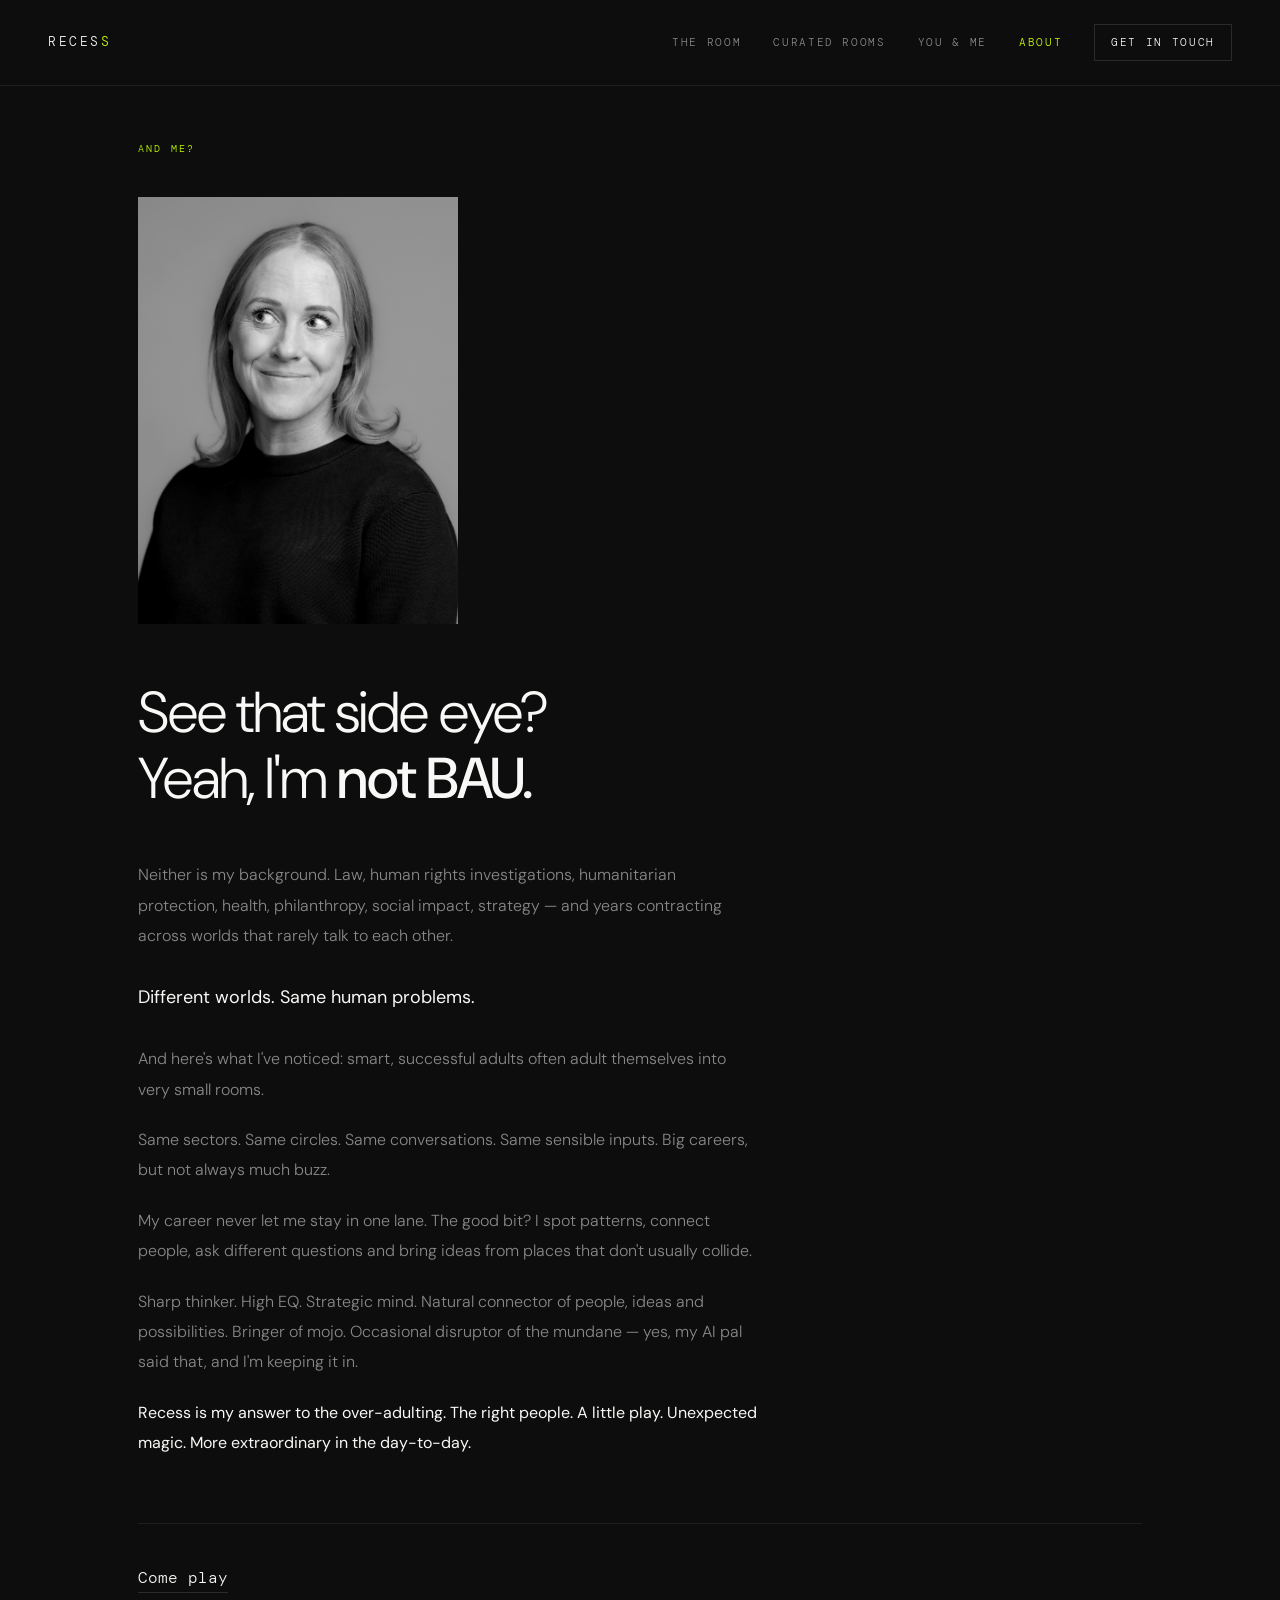
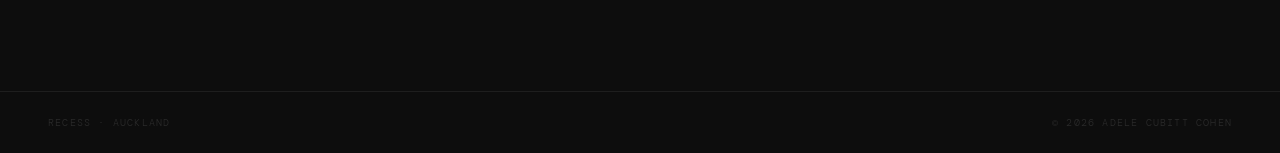
==== about.html @ a612f54c "Add files via upload" ====
<!DOCTYPE html>
<html lang="en">
<head>
<meta charset="UTF-8">
<meta name="viewport" content="width=device-width, initial-scale=1.0">
<title>About — Recess</title>
<link rel="preconnect" href="https://fonts.googleapis.com">
<link href="https://fonts.googleapis.com/css2?family=DM+Mono:wght@300;400&family=DM+Sans:wght@300;400;500&display=swap" rel="stylesheet">
<link rel="stylesheet" href="style.css">
</head>
<body>

<nav>
  <a href="index.html" class="logo">Reces<span>s</span></a>
  <div class="nav-links">
    <a href="the-room.html">The Room</a>
    <a href="curated-rooms.html">Curated Rooms</a>
    <a href="you-and-me.html">You & Me</a>
    <a href="about.html" class="active">About</a>
    <a href="mailto:hello@recess.nz" class="cta-link">Get in touch</a>
  </div>
</nav>

<div class="page">
  <span class="page-tag">And me?</span>
  <img src="adele.jpg" alt="Adele Cubitt Cohen" class="about-photo">
  <h1>See that side eye?<br>Yeah, I'm <strong>not BAU.</strong></h1>

  <div class="page-body">
    <p>Neither is my background. Law, human rights investigations, humanitarian protection, health, philanthropy, social impact, strategy — and years contracting across worlds that rarely talk to each other.</p>
  </div>

  <p class="page-highlight">Different worlds. Same human problems.</p>

  <div class="page-body">
    <p>And here's what I've noticed: smart, successful adults often adult themselves into very small rooms.</p>
    <p>Same sectors. Same circles. Same conversations. Same sensible inputs. Big careers, but not always much buzz.</p>
    <p>My career never let me stay in one lane. The good bit? I spot patterns, connect people, ask different questions and bring ideas from places that don't usually collide.</p>
    <p>Sharp thinker. High EQ. Strategic mind. Natural connector of people, ideas and possibilities. Bringer of mojo. Occasional disruptor of the mundane — yes, my AI pal said that, and I'm keeping it in.</p>
    <p><strong>Recess is my answer to the over-adulting. The right people. A little play. Unexpected magic. More extraordinary in the day-to-day.</strong></p>
  </div>

  <div class="page-cta">
    <a href="index.html">Come play</a>
  </div>
</div>

<footer>
  <span>Recess · Auckland</span>
  <span>© 2026 Adele Cubitt Cohen</span>
</footer>

</body>
</html>
---- style.css ----
*, *::before, *::after { box-sizing: border-box; margin: 0; padding: 0; }

:root {
  --black: #0d0d0d;
  --white: #f8f8f6;
  --grey: #888;
  --dim: #2a2a2a;
  --mid: #1a1a1a;
  --pop: #c8ff00;
  --rule: rgba(255,255,255,0.07);
}

html { scroll-behavior: smooth; }

body {
  background: var(--black);
  color: var(--white);
  font-family: 'DM Sans', sans-serif;
  font-weight: 300;
  font-size: 16px;
  line-height: 1.7;
  -webkit-font-smoothing: antialiased;
  min-height: 100vh;
}

a { color: inherit; text-decoration: none; }

/* NAV */
nav {
  position: fixed;
  top: 0;
  width: 100%;
  padding: 24px 48px;
  display: flex;
  justify-content: space-between;
  align-items: center;
  z-index: 100;
  background: var(--black);
  border-bottom: 1px solid var(--rule);
}

.logo {
  font-family: 'DM Mono', monospace;
  font-size: 13px;
  letter-spacing: 0.2em;
  text-transform: uppercase;
  font-weight: 300;
}

.logo span { color: var(--pop); }

.nav-links { display: flex; gap: 32px; align-items: center; }

.nav-links a {
  font-family: 'DM Mono', monospace;
  font-size: 11px;
  letter-spacing: 0.15em;
  text-transform: uppercase;
  color: var(--grey);
  transition: color 0.2s;
}
.nav-links a:hover, .nav-links a.active { color: var(--pop); }

.nav-links a.cta-link {
  color: var(--white);
  border: 1px solid var(--dim);
  padding: 8px 16px;
}
.nav-links a.cta-link:hover { border-color: var(--pop); color: var(--pop); }

/* BACK LINK for subpages */
.back-link {
  position: fixed;
  top: 24px;
  left: 48px;
  z-index: 101;
}

/* HOMEPAGE HERO */
.home-hero {
  min-height: 100vh;
  padding-top: 65px;
  display: flex;
  flex-direction: column;
  justify-content: center;
  padding-left: 48px;
  padding-right: 48px;
}

.home-tag {
  font-family: 'DM Mono', monospace;
  font-size: 10px;
  letter-spacing: 0.22em;
  text-transform: uppercase;
  color: var(--pop);
  margin-bottom: 40px;
  display: block;
}

.home-hero h1 {
  font-size: clamp(40px, 7vw, 96px);
  font-weight: 300;
  line-height: 1.05;
  letter-spacing: -0.03em;
  max-width: 920px;
}

.home-hero h1 strong { font-weight: 500; }

.home-hero p {
  margin-top: 40px;
  font-size: 16px;
  color: var(--grey);
  line-height: 1.85;
  max-width: 560px;
}

.come-play {
  margin-top: 56px;
  font-family: 'DM Mono', monospace;
  font-size: 12px;
  letter-spacing: 0.2em;
  text-transform: uppercase;
  color: var(--white);
  border: 1px solid var(--dim);
  padding: 18px 32px;
  display: inline-block;
  transition: border-color 0.2s, color 0.2s;
  width: fit-content;
}
.come-play:hover { border-color: var(--pop); color: var(--pop); }

/* THREE DOORS ON HOMEPAGE */
.doors {
  display: grid;
  grid-template-columns: repeat(3, 1fr);
  border-top: 1px solid var(--rule);
}

.door-link-block {
  padding: 56px 44px;
  border-right: 1px solid var(--rule);
  display: flex;
  flex-direction: column;
  justify-content: space-between;
  min-height: 320px;
  transition: background 0.25s;
}
.door-link-block:last-child { border-right: none; }
.door-link-block:hover { background: #131313; }

.door-tag {
  font-family: 'DM Mono', monospace;
  font-size: 10px;
  letter-spacing: 0.2em;
  text-transform: uppercase;
  color: var(--pop);
  margin-bottom: 24px;
  display: block;
}

.door-link-block h2 {
  font-size: 20px;
  font-weight: 400;
  line-height: 1.4;
  color: var(--white);
}

.door-arrow {
  margin-top: 32px;
  font-family: 'DM Mono', monospace;
  font-size: 10px;
  letter-spacing: 0.15em;
  text-transform: uppercase;
  color: var(--grey);
  display: inline-flex;
  align-items: center;
  gap: 8px;
  transition: color 0.2s, gap 0.2s;
}
.door-arrow::after { content: '→'; }
.door-link-block:hover .door-arrow { color: var(--pop); gap: 14px; }

/* SUBPAGE */
.page {
  min-height: 100vh;
  padding: 140px 48px 100px;
  max-width: 1100px;
  margin: 0 auto;
}

.page-tag {
  font-family: 'DM Mono', monospace;
  font-size: 10px;
  letter-spacing: 0.22em;
  text-transform: uppercase;
  color: var(--pop);
  margin-bottom: 40px;
  display: block;
}

.page h1 {
  font-size: clamp(30px, 4.5vw, 58px);
  font-weight: 300;
  line-height: 1.15;
  letter-spacing: -0.02em;
  max-width: 780px;
  margin-bottom: 48px;
}

.page h1 strong { font-weight: 500; }

.page-body {
  font-size: 16px;
  color: var(--grey);
  line-height: 1.9;
  max-width: 620px;
  display: flex;
  flex-direction: column;
  gap: 20px;
}

.page-body strong { color: var(--white); font-weight: 400; }

.page-highlight {
  font-size: 18px;
  color: var(--white);
  font-weight: 400;
  line-height: 1.6;
  max-width: 620px;
  margin: 32px 0;
}

.price-block {
  margin-top: 40px;
  padding-top: 32px;
  border-top: 1px solid var(--rule);
}

.price {
  font-family: 'DM Mono', monospace;
  font-size: 13px;
  letter-spacing: 0.1em;
  color: var(--pop);
  text-transform: uppercase;
}

.price-note {
  margin-top: 8px;
  font-family: 'DM Mono', monospace;
  font-size: 11px;
  color: var(--dim);
  text-transform: uppercase;
  letter-spacing: 0.06em;
}

.detail-list {
  margin-top: 40px;
  display: flex;
  flex-direction: column;
  max-width: 640px;
}

.detail-item {
  padding: 18px 0;
  border-bottom: 1px solid var(--rule);
  font-size: 14px;
  color: var(--grey);
  line-height: 1.6;
  display: flex;
  gap: 16px;
}
.detail-item:first-child { border-top: 1px solid var(--rule); }
.detail-item::before {
  content: '—';
  font-family: 'DM Mono', monospace;
  font-size: 11px;
  color: var(--pop);
  flex-shrink: 0;
  padding-top: 2px;
}

.offer-grid {
  margin-top: 48px;
  display: grid;
  grid-template-columns: 1fr;
  gap: 1px;
  background: var(--rule);
  max-width: 640px;
}

.offer-item {
  background: var(--black);
  padding: 28px 0;
}

.offer-name {
  font-family: 'DM Mono', monospace;
  font-size: 11px;
  letter-spacing: 0.15em;
  text-transform: uppercase;
  color: var(--pop);
  display: block;
  margin-bottom: 10px;
}

.offer-desc {
  font-size: 14px;
  color: var(--grey);
  line-height: 1.7;
  max-width: 560px;
}

.page-cta {
  margin-top: 64px;
  padding-top: 40px;
  border-top: 1px solid var(--rule);
}

.page-cta a {
  font-family: 'DM Mono', monospace;
  font-size: 16px;
  color: var(--white);
  border-bottom: 1px solid var(--dim);
  padding-bottom: 4px;
  transition: color 0.2s, border-color 0.2s;
}
.page-cta a:hover { color: var(--pop); border-color: var(--pop); }

footer {
  padding: 22px 48px;
  display: flex;
  justify-content: space-between;
  border-top: 1px solid var(--rule);
}

footer span {
  font-family: 'DM Mono', monospace;
  font-size: 10px;
  letter-spacing: 0.12em;
  text-transform: uppercase;
  color: var(--dim);
}

@media (max-width: 768px) {
  nav { padding: 20px 24px; }
  .nav-links { gap: 16px; }
  .home-hero { padding: 120px 24px 60px; }
  .doors { grid-template-columns: 1fr; }
  .door-link-block { border-right: none; border-bottom: 1px solid var(--rule); min-height: auto; }
  .page { padding: 110px 24px 72px; }
  footer { padding: 20px 24px; flex-direction: column; gap: 8px; }
}

.about-photo {
  width: 100%;
  max-width: 320px;
  aspect-ratio: 3/4;
  object-fit: cover;
  object-position: center top;
  margin-bottom: 48px;
  filter: grayscale(100%);
}
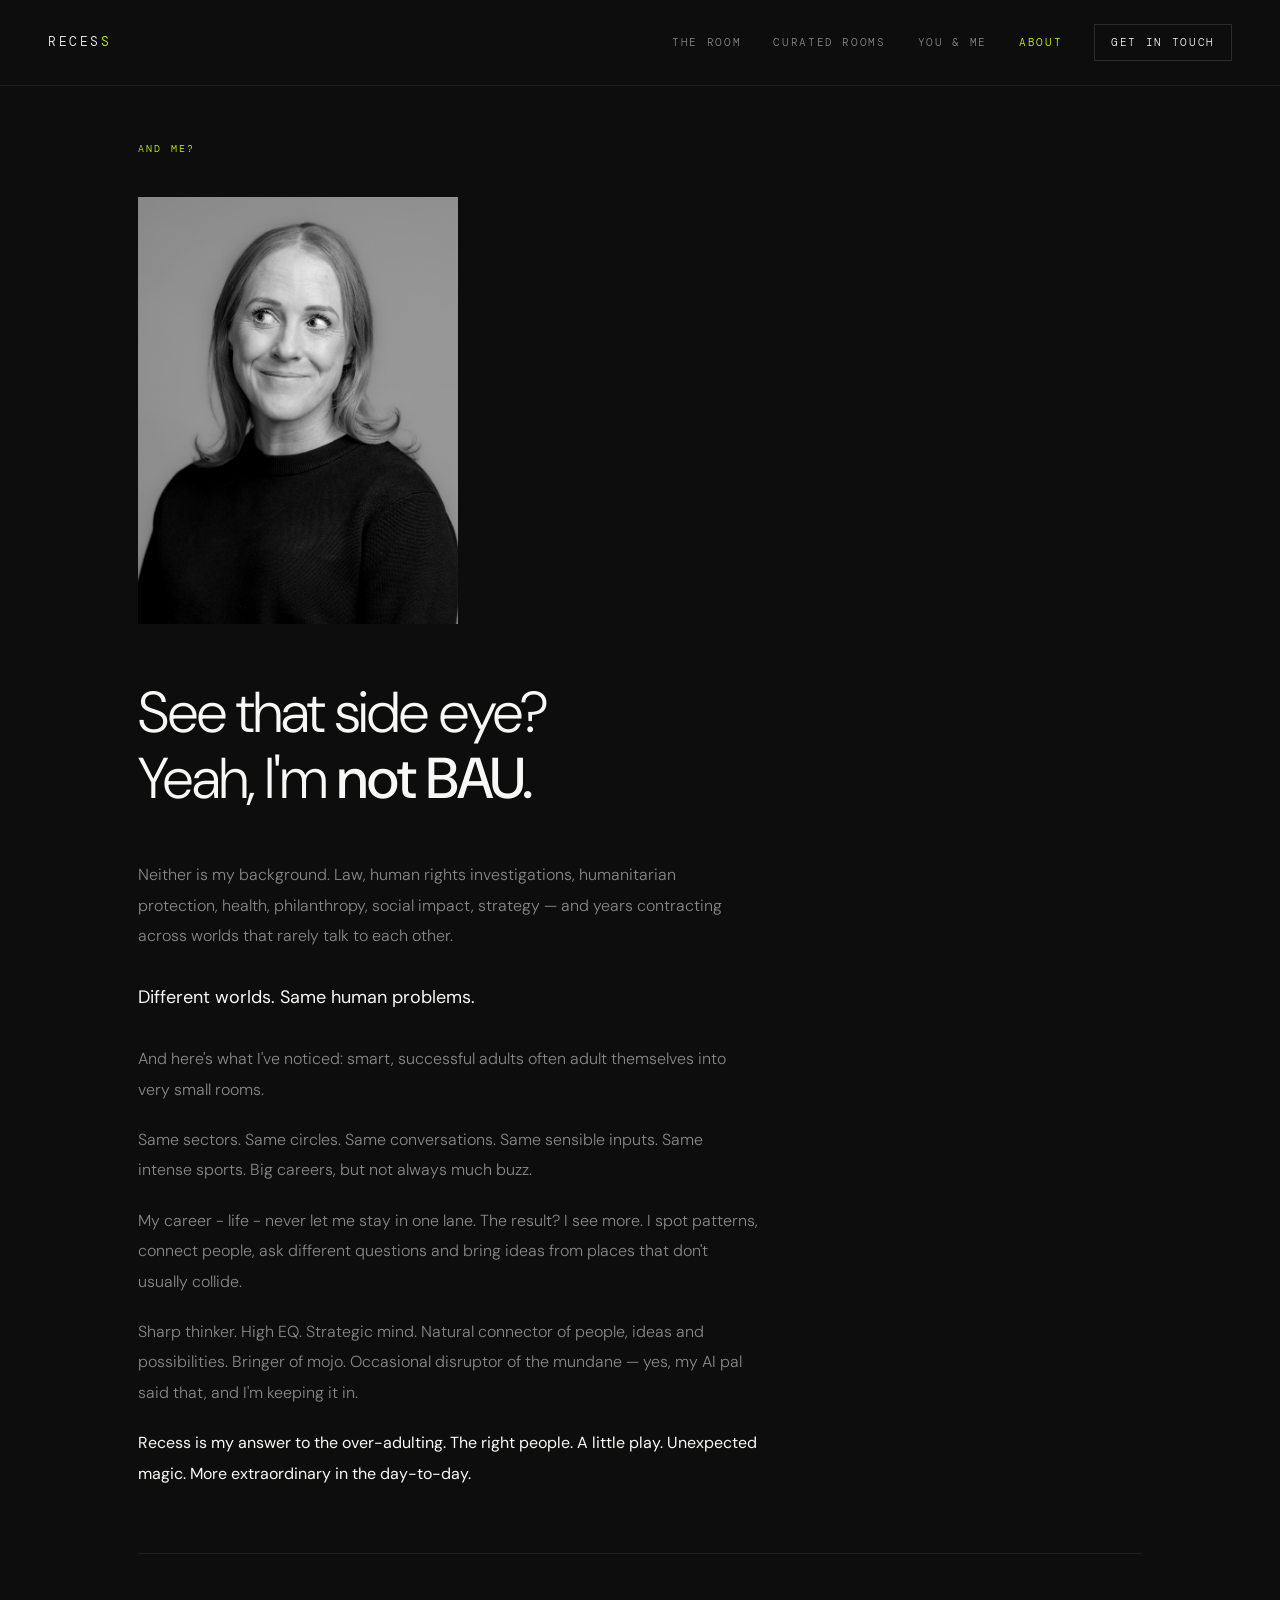
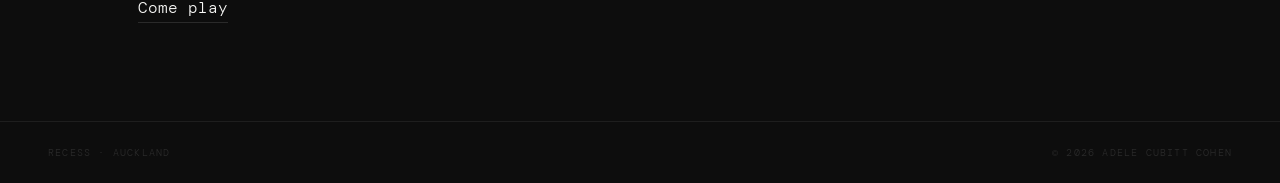
==== commit 769ab63b: "Update about.html" ====
--- a/about.html
+++ b/about.html
@@ -34,8 +34,8 @@
 
   <div class="page-body">
     <p>And here's what I've noticed: smart, successful adults often adult themselves into very small rooms.</p>
-    <p>Same sectors. Same circles. Same conversations. Same sensible inputs. Big careers, but not always much buzz.</p>
-    <p>My career never let me stay in one lane. The good bit? I spot patterns, connect people, ask different questions and bring ideas from places that don't usually collide.</p>
+    <p>Same sectors. Same circles. Same conversations. Same sensible inputs. Same intense sports. Big careers, but not always much buzz.</p>
+    <p>My career - life - never let me stay in one lane. The result? I see more. I spot patterns, connect people, ask different questions and bring ideas from places that don't usually collide.</p>
     <p>Sharp thinker. High EQ. Strategic mind. Natural connector of people, ideas and possibilities. Bringer of mojo. Occasional disruptor of the mundane — yes, my AI pal said that, and I'm keeping it in.</p>
     <p><strong>Recess is my answer to the over-adulting. The right people. A little play. Unexpected magic. More extraordinary in the day-to-day.</strong></p>
   </div>
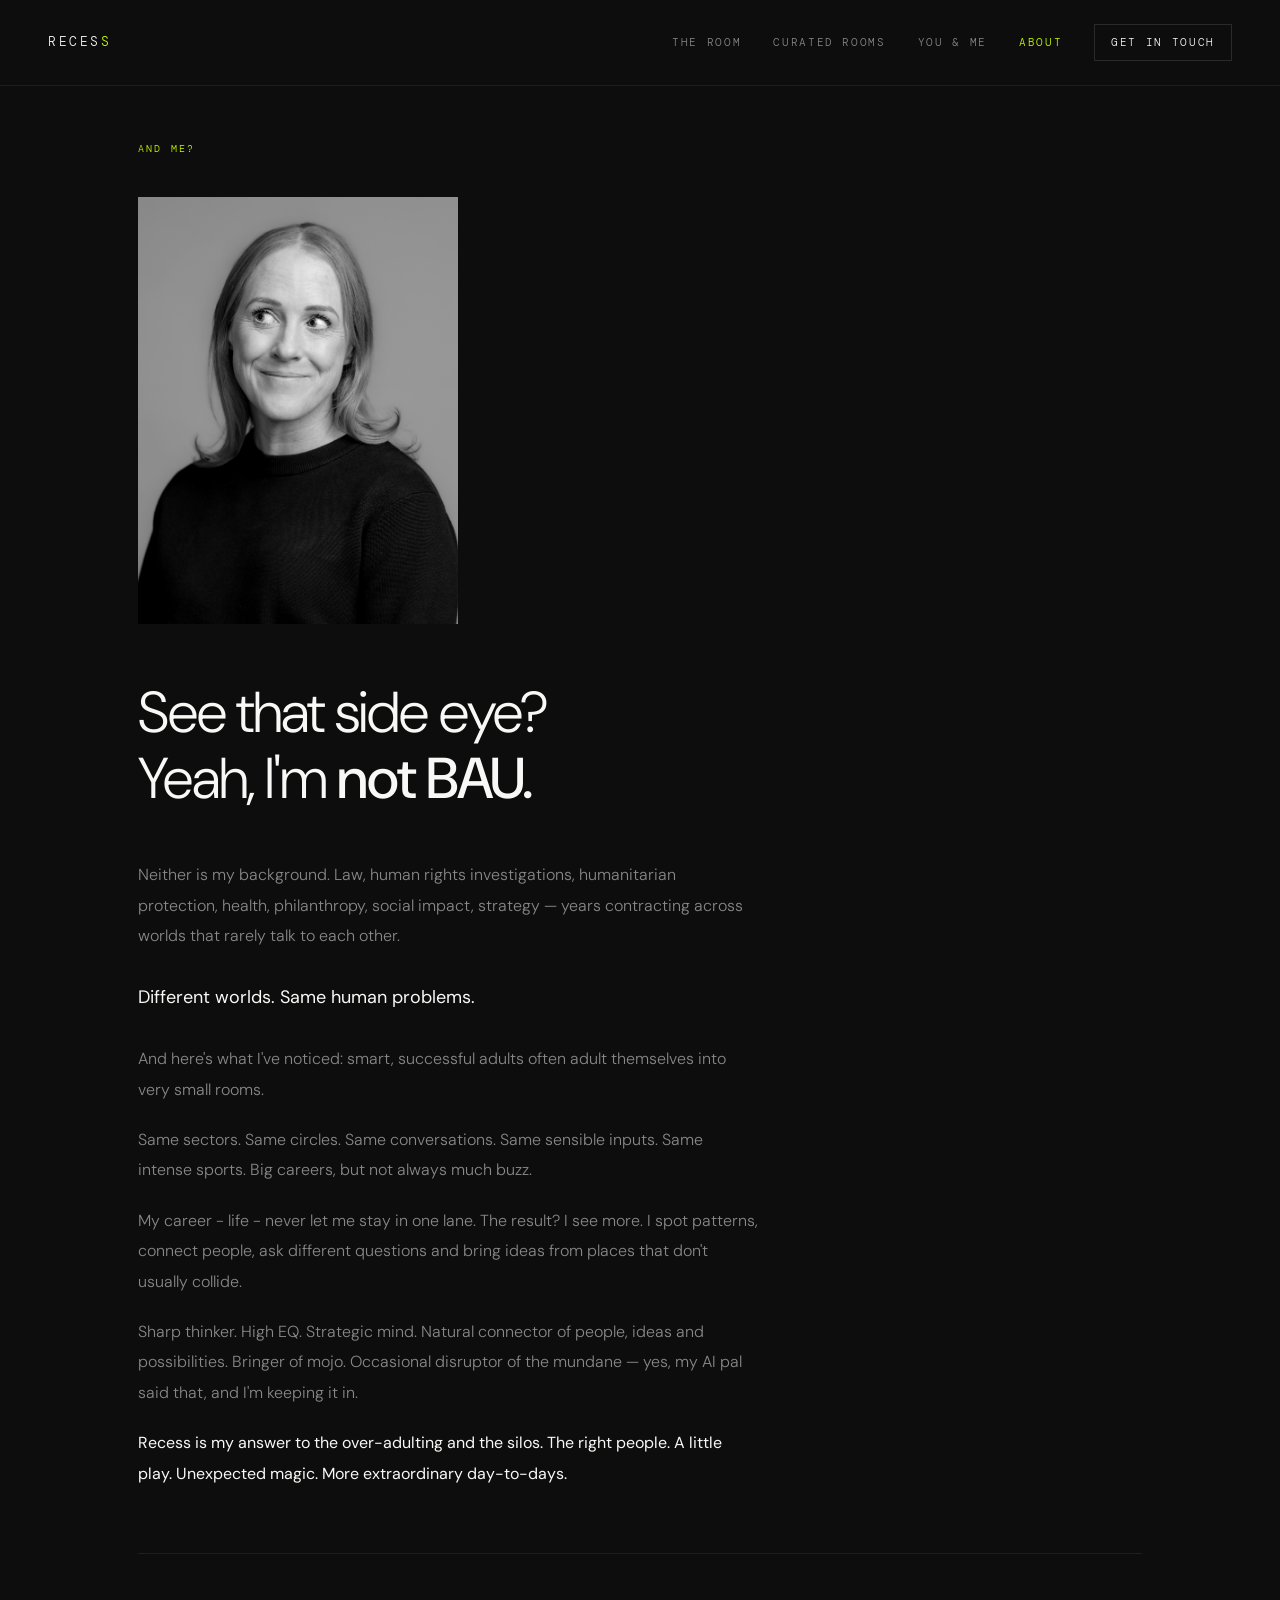
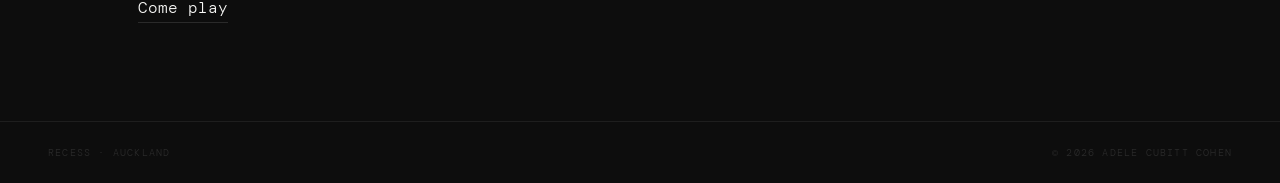
==== commit c3500c27: "Update about.html" ====
--- a/about.html
+++ b/about.html
@@ -27,7 +27,7 @@
   <h1>See that side eye?<br>Yeah, I'm <strong>not BAU.</strong></h1>
 
   <div class="page-body">
-    <p>Neither is my background. Law, human rights investigations, humanitarian protection, health, philanthropy, social impact, strategy — and years contracting across worlds that rarely talk to each other.</p>
+    <p>Neither is my background. Law, human rights investigations, humanitarian protection, health, philanthropy, social impact, strategy — years contracting across worlds that rarely talk to each other.</p>
   </div>
 
   <p class="page-highlight">Different worlds. Same human problems.</p>
@@ -37,7 +37,7 @@
     <p>Same sectors. Same circles. Same conversations. Same sensible inputs. Same intense sports. Big careers, but not always much buzz.</p>
     <p>My career - life - never let me stay in one lane. The result? I see more. I spot patterns, connect people, ask different questions and bring ideas from places that don't usually collide.</p>
     <p>Sharp thinker. High EQ. Strategic mind. Natural connector of people, ideas and possibilities. Bringer of mojo. Occasional disruptor of the mundane — yes, my AI pal said that, and I'm keeping it in.</p>
-    <p><strong>Recess is my answer to the over-adulting. The right people. A little play. Unexpected magic. More extraordinary in the day-to-day.</strong></p>
+    <p><strong>Recess is my answer to the over-adulting and the silos. The right people. A little play. Unexpected magic. More extraordinary day-to-days.</strong></p>
   </div>
 
   <div class="page-cta">
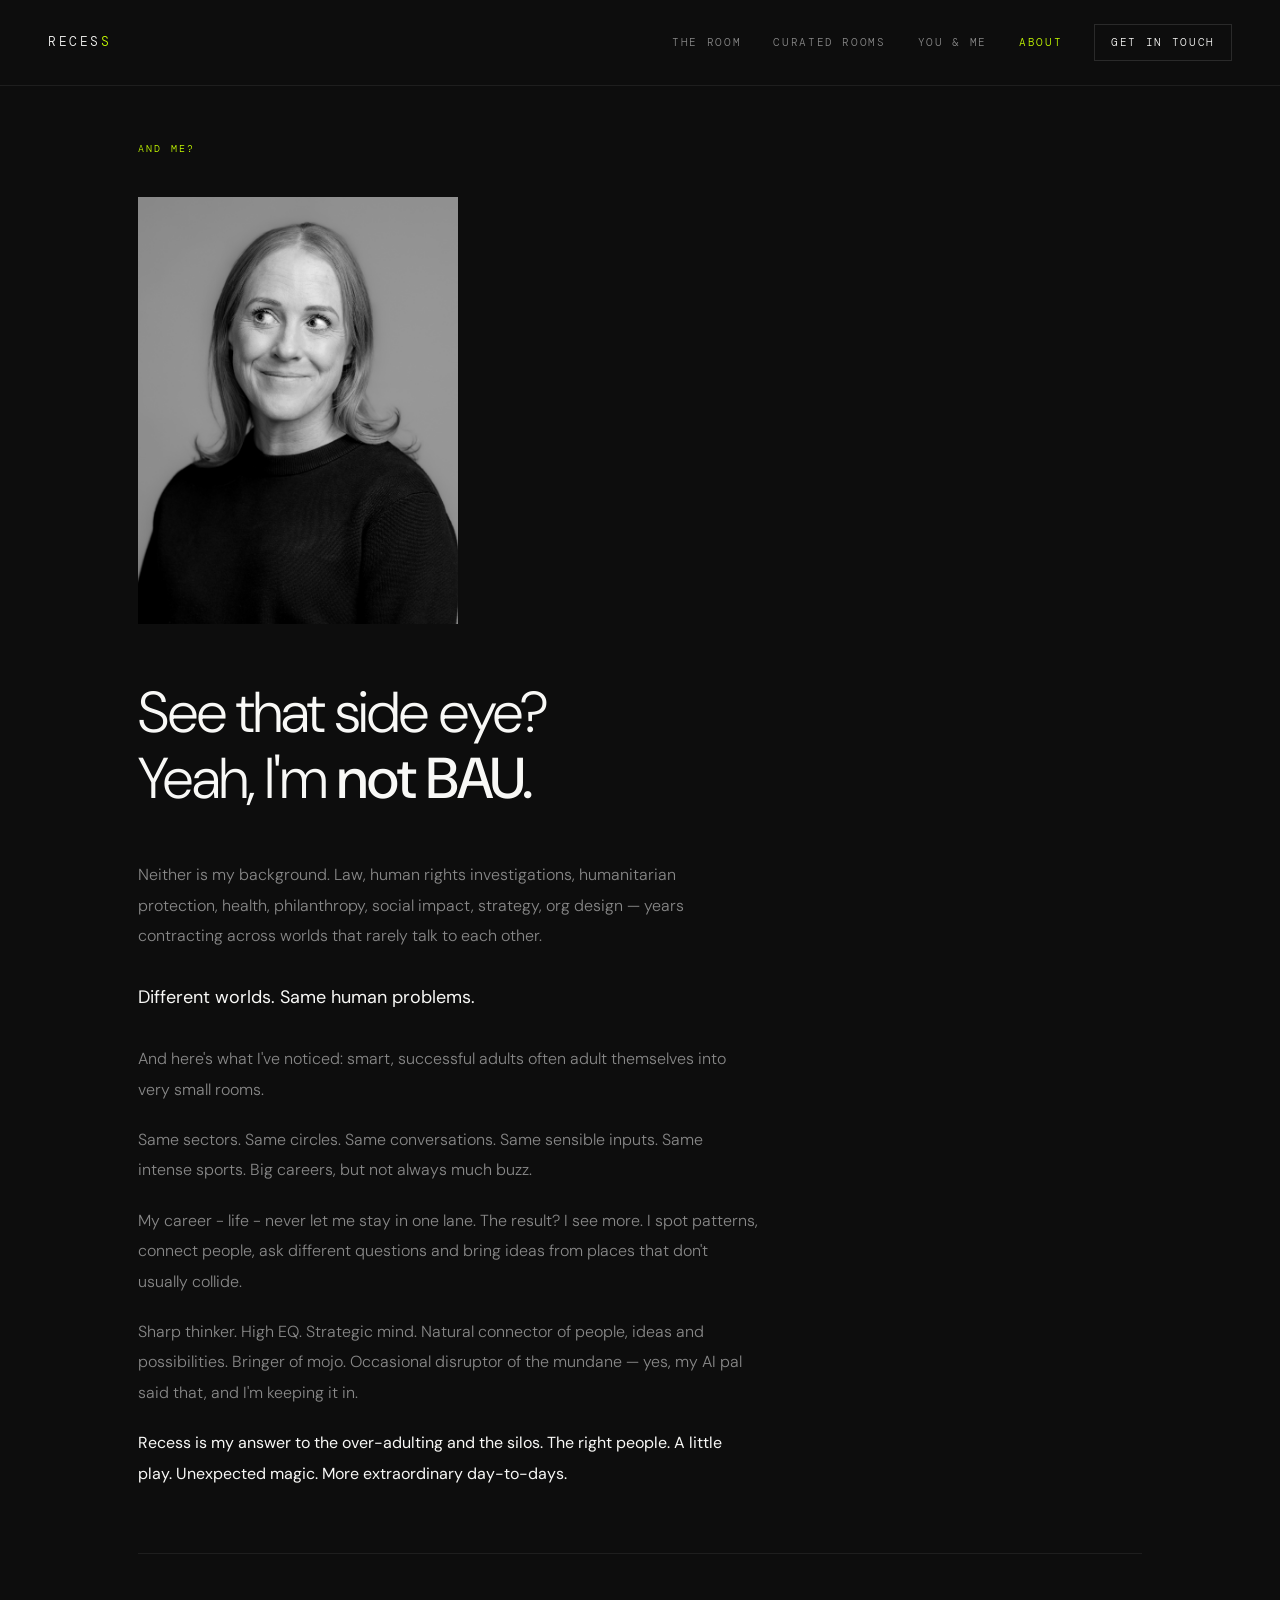
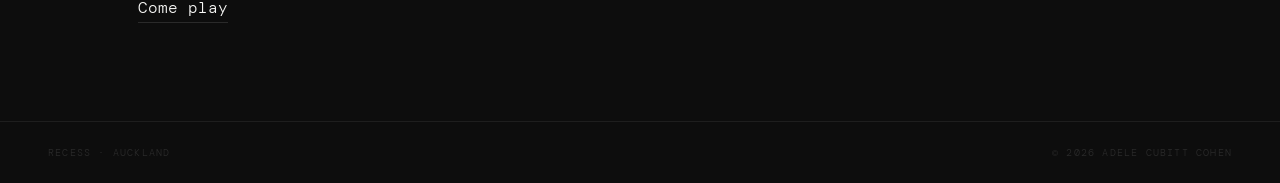
==== commit 11ceee0b: "Update about.html" ====
--- a/about.html
+++ b/about.html
@@ -27,7 +27,7 @@
   <h1>See that side eye?<br>Yeah, I'm <strong>not BAU.</strong></h1>
 
   <div class="page-body">
-    <p>Neither is my background. Law, human rights investigations, humanitarian protection, health, philanthropy, social impact, strategy — years contracting across worlds that rarely talk to each other.</p>
+    <p>Neither is my background. Law, human rights investigations, humanitarian protection, health, philanthropy, social impact, strategy, org design — years contracting across worlds that rarely talk to each other.</p>
   </div>
 
   <p class="page-highlight">Different worlds. Same human problems.</p>
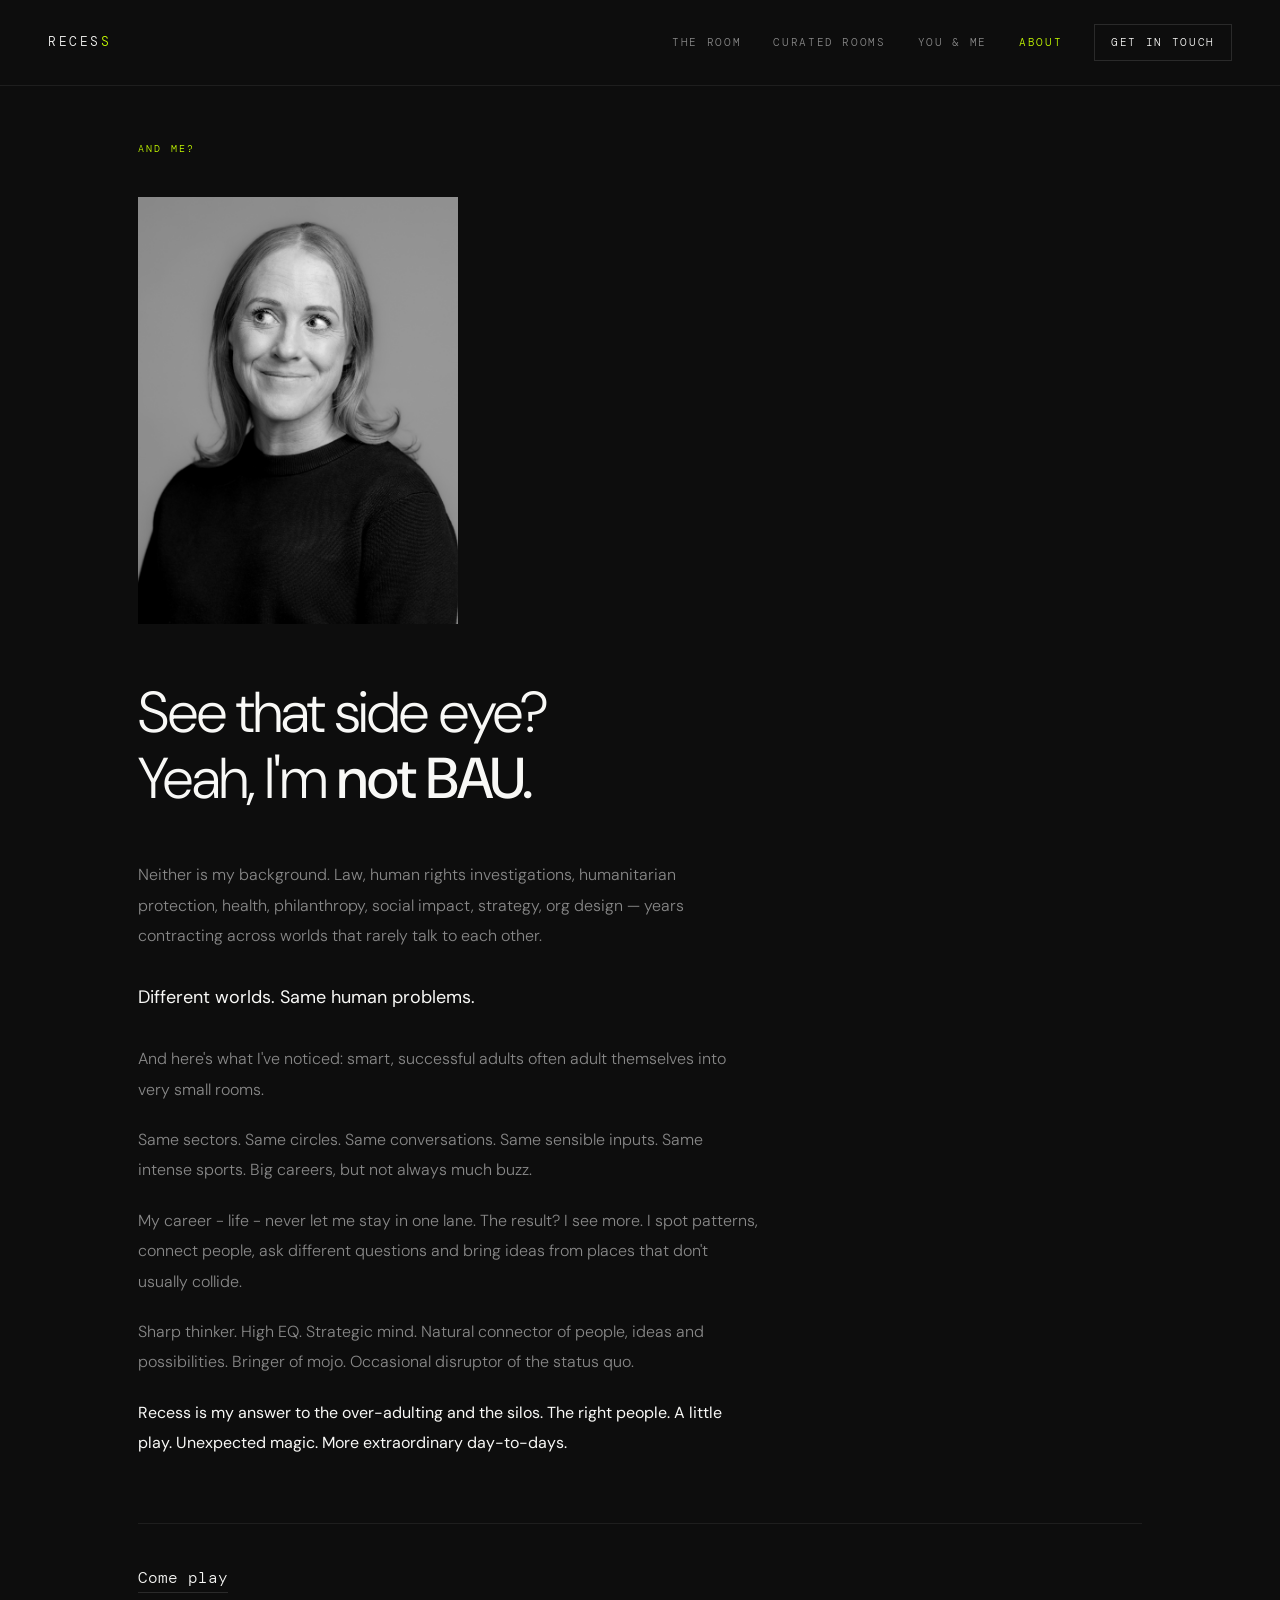
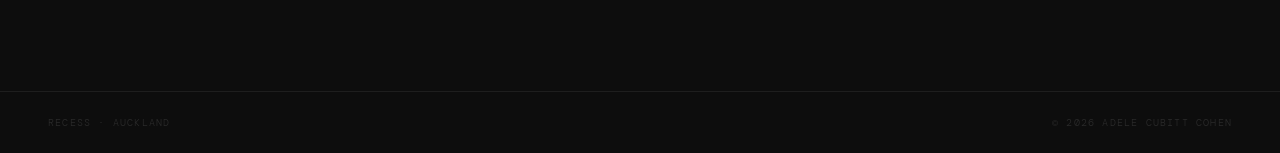
==== commit 56456170: "Revise description in about.html Updated phrase from 'disruptor of the mundane' to 'disruptor of the" ====
--- a/about.html
+++ b/about.html
@@ -36,7 +36,7 @@
     <p>And here's what I've noticed: smart, successful adults often adult themselves into very small rooms.</p>
     <p>Same sectors. Same circles. Same conversations. Same sensible inputs. Same intense sports. Big careers, but not always much buzz.</p>
     <p>My career - life - never let me stay in one lane. The result? I see more. I spot patterns, connect people, ask different questions and bring ideas from places that don't usually collide.</p>
-    <p>Sharp thinker. High EQ. Strategic mind. Natural connector of people, ideas and possibilities. Bringer of mojo. Occasional disruptor of the mundane — yes, my AI pal said that, and I'm keeping it in.</p>
+    <p>Sharp thinker. High EQ. Strategic mind. Natural connector of people, ideas and possibilities. Bringer of mojo. Occasional disruptor of the status quo.</p>
     <p><strong>Recess is my answer to the over-adulting and the silos. The right people. A little play. Unexpected magic. More extraordinary day-to-days.</strong></p>
   </div>
 
